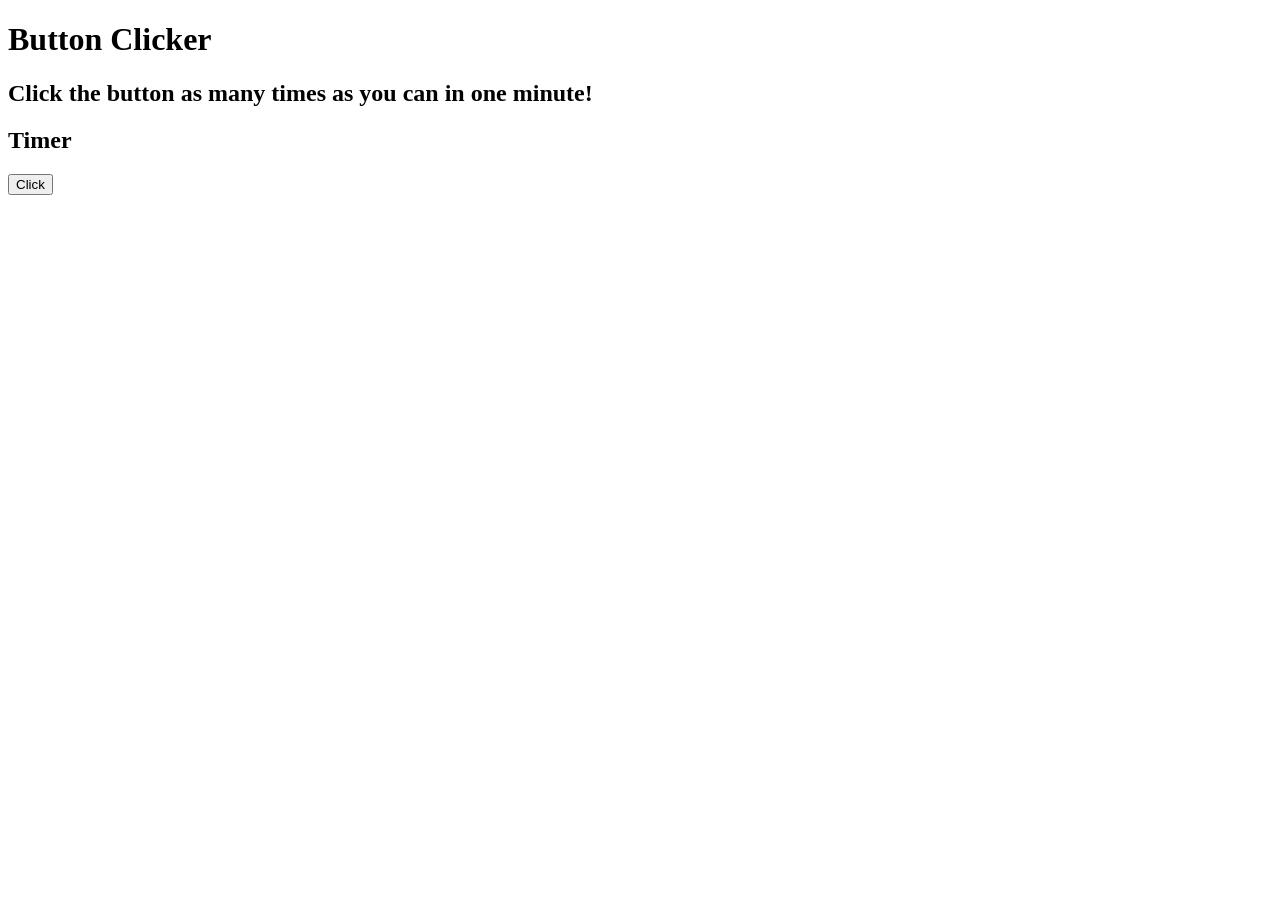
==== index.html @ 4b3e2dda "Created a HTML file and structure" ====
<!DOCTYPE html>
<html>
    <head>
        <link rel="stylesheet" href="style.css">
        <title>Button Clicker</title>
    </head>
    <body>
        <div>
            <h1>Button Clicker</h1>
            <h2>Click the button as many times
                as you can in one minute!
            </h2>
        </div>
        <div>
            <h2>Timer</h2>
            <h2 id="timer"></h2>
        </div>
        <div>
            <button>Click</button>
        </div>
    </body>
</html>
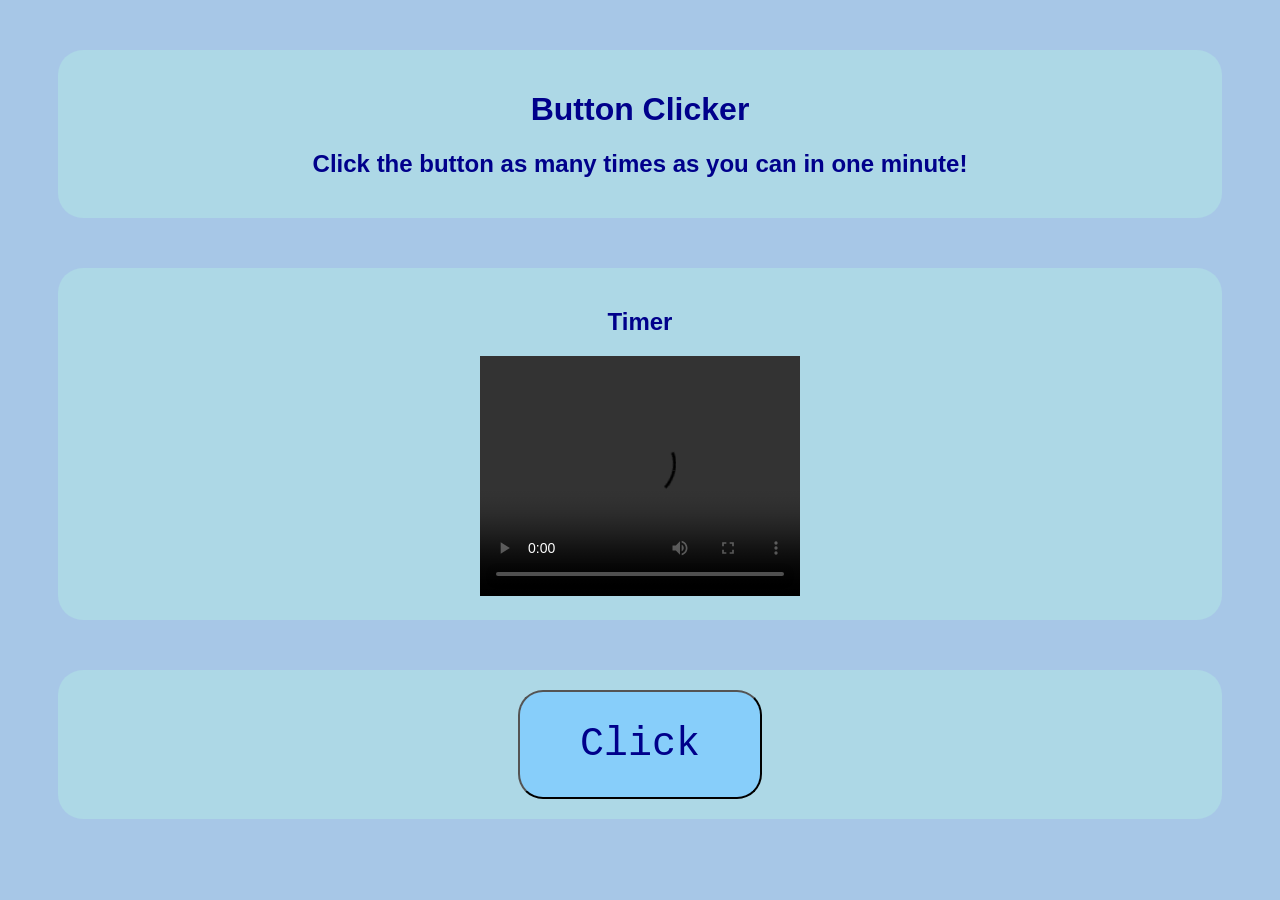
==== commit 5fdac346: "Added a lot of baseline css and video structure for countdown" ====
--- a/index.html
+++ b/index.html
@@ -5,7 +5,7 @@
         <title>Button Clicker</title>
     </head>
     <body>
-        <div>
+        <div id="top">
             <h1>Button Clicker</h1>
             <h2>Click the button as many times
                 as you can in one minute!
@@ -13,7 +13,10 @@
         </div>
         <div>
             <h2>Timer</h2>
-            <h2 id="timer"></h2>
+            <video width="320" height="240" controls>
+                <source src="movie.mp4" type="video/mp4">
+                Your browser does not support the video type.
+            </video>
         </div>
         <div>
             <button>Click</button>
--- a/style.css
+++ b/style.css
@@ -0,0 +1,28 @@
+body {
+    text-align: center;
+    color: darkblue;
+    background-color: #A7C7E7;
+    font-family:'Segoe UI', Tahoma, Geneva, Verdana, sans-serif;
+}
+
+div {
+    background-color: lightblue;
+    border-radius: 25px;
+    margin: 50px;
+    height: 150 px auto;
+    padding: 20px;
+}
+
+button {
+    background-color: lightskyblue;
+    color: darkblue;
+    border-radius: 25px;
+    font-size: 2.5rem;
+    padding: 30px 60px;
+    font-family: 'Courier New', Courier, monospace;
+}
+
+button:hover {
+    background-color: darkblue;
+    color: white;
+}
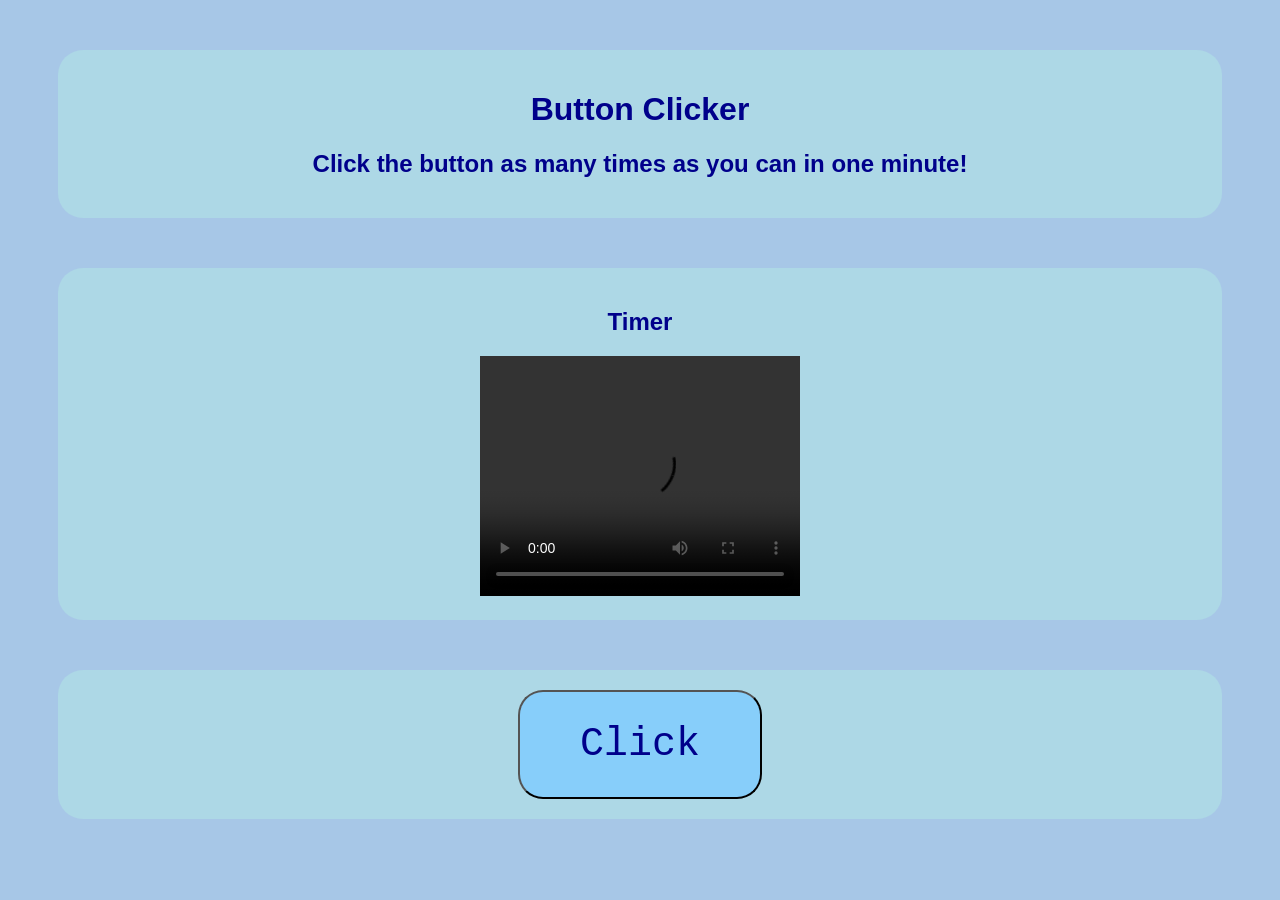
==== commit 1dc8d1ce: "Added video!" ====
--- a/index.html
+++ b/index.html
@@ -14,7 +14,7 @@
         <div>
             <h2>Timer</h2>
             <video width="320" height="240" controls>
-                <source src="movie.mp4" type="video/mp4">
+                <source src="Countdown.mp4.mp4" type="video/mp4">
                 Your browser does not support the video type.
             </video>
         </div>
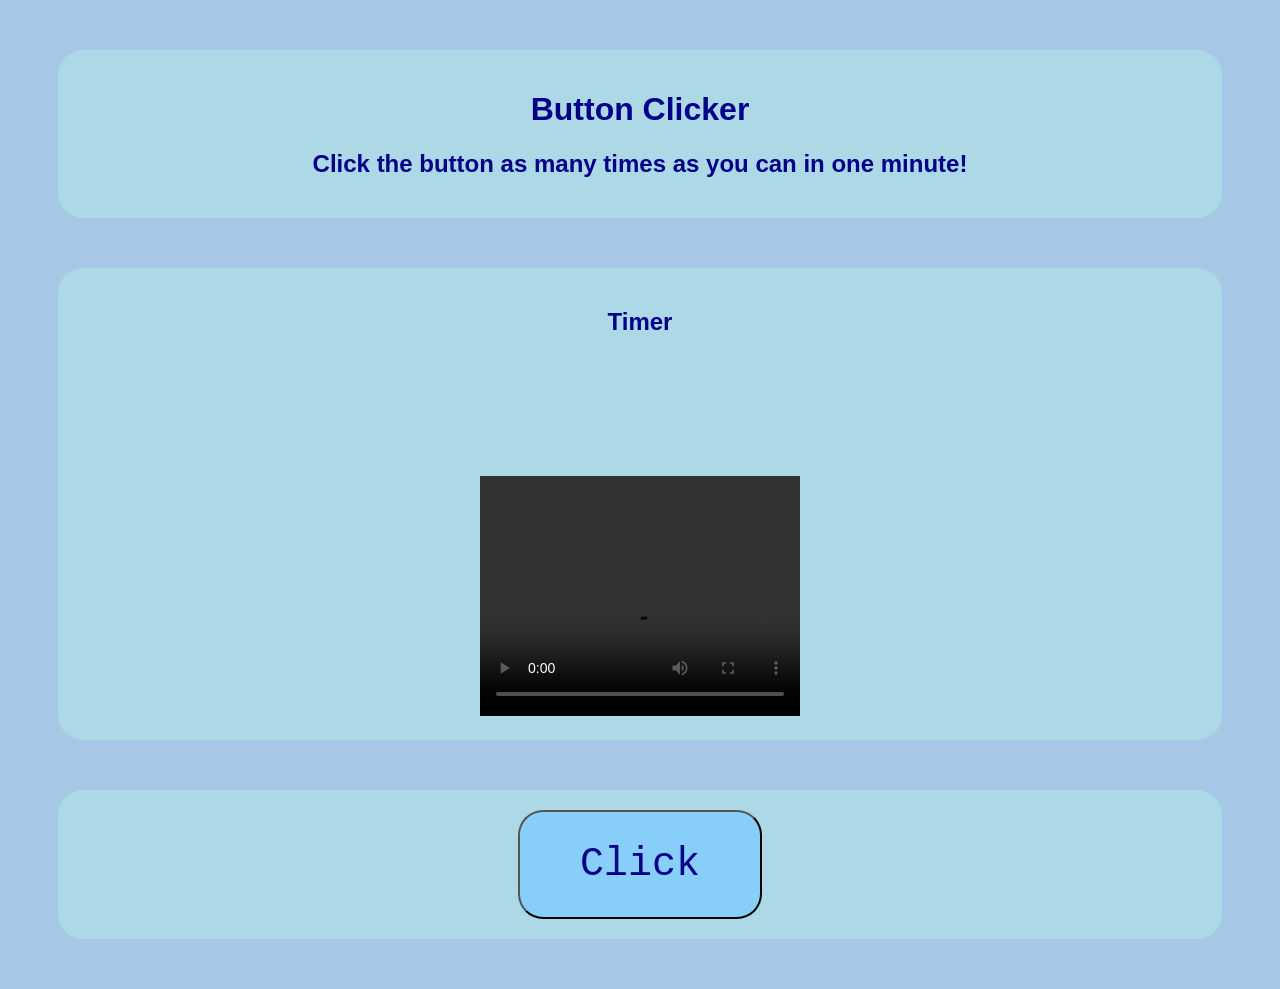
==== commit 54a77d33: "created js file and began to upgrade timer" ====
--- a/index.html
+++ b/index.html
@@ -13,6 +13,7 @@
         </div>
         <div>
             <h2>Timer</h2>
+            <div id="timer"></div>
             <video width="320" height="240" controls>
                 <source src="Countdown.mp4.mp4" type="video/mp4">
                 Your browser does not support the video type.
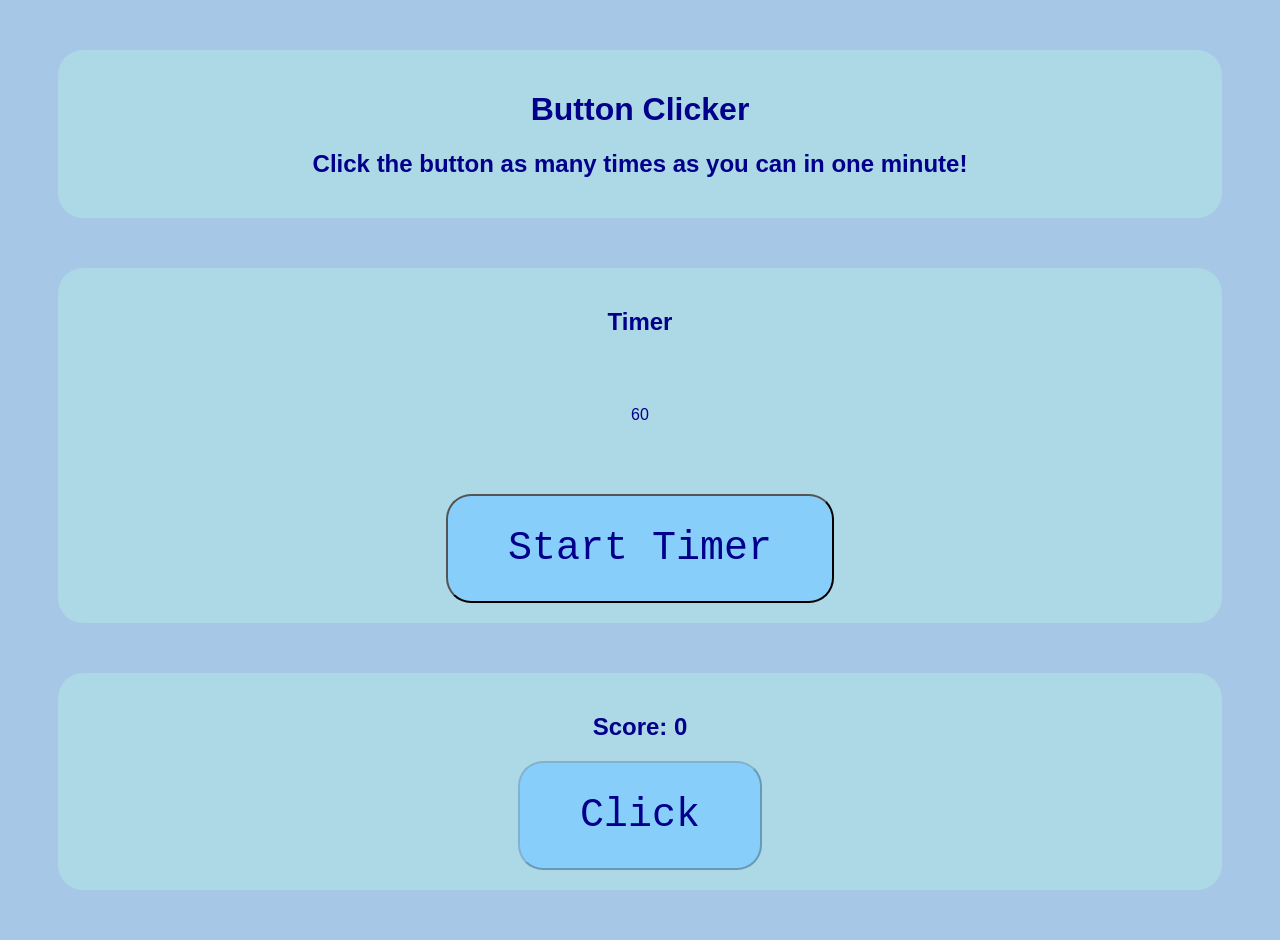
==== commit 0c608d77: "Made HTML connect to JavaScript and got the timer and clicks working :)" ====
--- a/index.html
+++ b/index.html
@@ -13,14 +13,17 @@
         </div>
         <div>
             <h2>Timer</h2>
-            <div id="timer"></div>
-            <video width="320" height="240" controls>
+            <div id="timer">60</div>
+            <!--<video width="320" height="240" controls>
                 <source src="Countdown.mp4.mp4" type="video/mp4">
                 Your browser does not support the video type.
-            </video>
+            </video>-->
+            <button id="startTimer">Start Timer</button>
         </div>
         <div>
-            <button>Click</button>
+            <h2>Score: <span id="score">0</span></h2>
+            <button id="click" disabled>Click</button>
         </div>
+        <script src="script.js"></script>
     </body>
 </html>
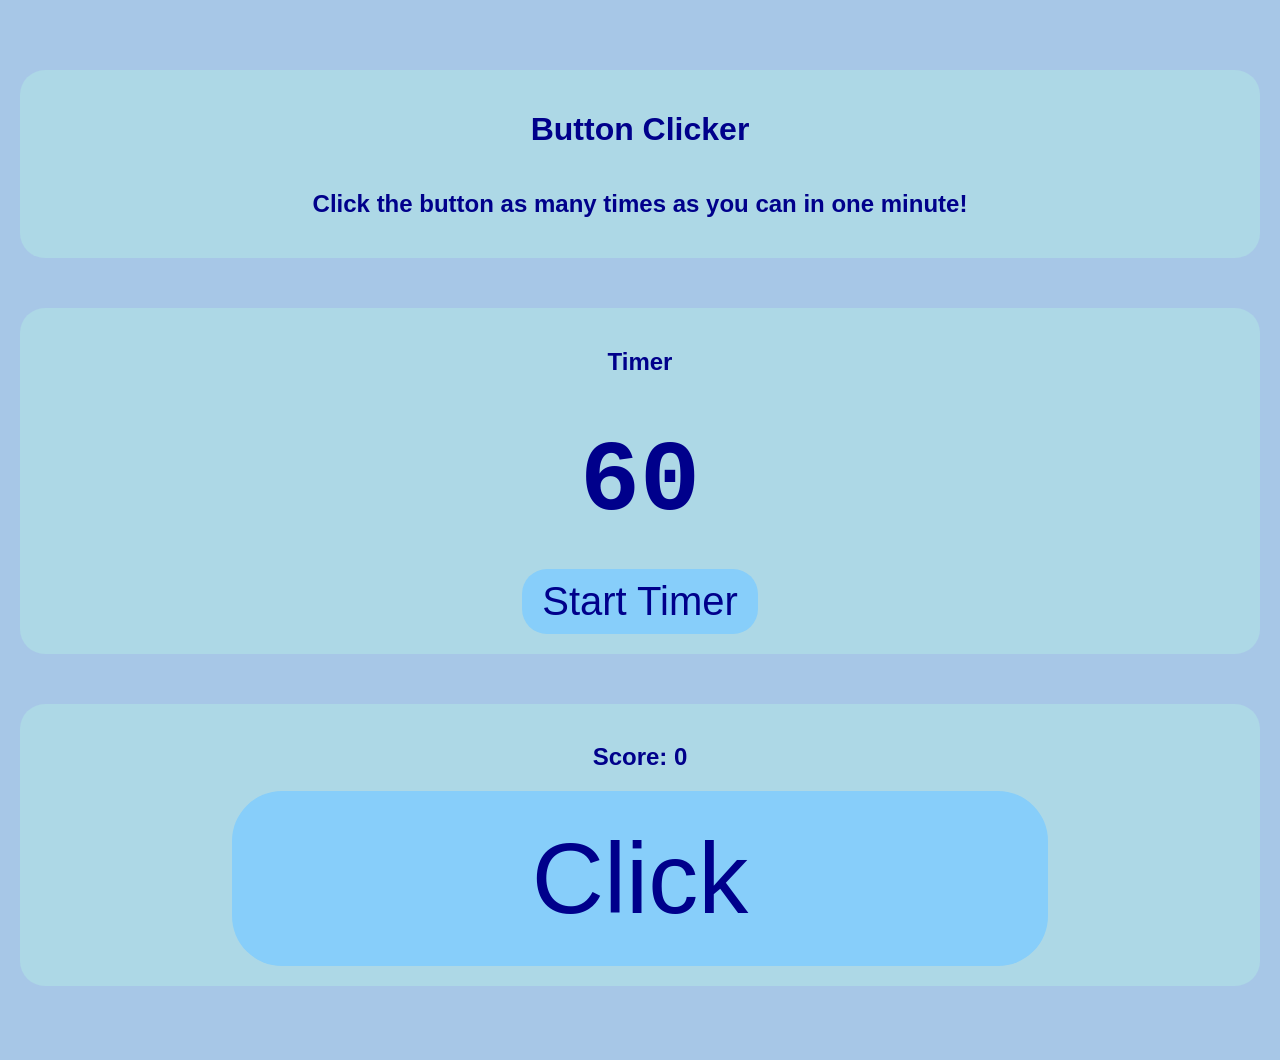
==== commit c5c09fcd: "Added score and result for people to be able to beat the game. I also adjusted text sizing to improv" ====
--- a/index.html
+++ b/index.html
@@ -12,17 +12,21 @@
             </h2>
         </div>
         <div>
-            <h2>Timer</h2>
-            <div id="timer">60</div>
+            <h2 class="heading">Timer</h2>
+            <h3 id="timer">60</h3>
             <!--<video width="320" height="240" controls>
                 <source src="Countdown.mp4.mp4" type="video/mp4">
                 Your browser does not support the video type.
             </video>-->
-            <button id="startTimer">Start Timer</button>
+            <button class="startTimer" id="startTimer">Start Timer</button>
         </div>
         <div>
-            <h2>Score: <span id="score">0</span></h2>
-            <button id="click" disabled>Click</button>
+            <h2 class="score">Score: <span id="score">0</span></h2>
+            <button class="click" id="click" disabled>Click</button>
+            <div id="resultDiv" class="hidden">
+                <h2>Result</h2>
+                <h4 id="result"></h4>
+            </div>
         </div>
         <script src="script.js"></script>
     </body>
--- a/style.css
+++ b/style.css
@@ -1,28 +1,70 @@
-body {
-    text-align: center;
-    color: darkblue;
-    background-color: #A7C7E7;
-    font-family:'Segoe UI', Tahoma, Geneva, Verdana, sans-serif;
+body { 
+  margin: 0;
+  padding: 20px;
+  color: darkblue; 
+  background-color: #A7C7E7; 
+  font-family: 'Segoe UI', Tahoma, Geneva, Verdana, sans-serif; 
+} 
+
+div { 
+  margin: 50px auto; 
+  text-align: center; 
+  display: flex;
+  flex-direction: column;
+  align-items: center; 
+  background-color: lightblue; 
+  border-radius: 25px; 
+  padding: 20px; 
+} 
+
+button { 
+  background-color: lightskyblue; 
+  color: darkblue; 
+  border-radius: 25px; 
+  font-size: 2.5rem; 
+  padding: 30px 60px; 
+  font-family: Tahoma, sans-serif; 
+  border: none;
+  cursor: pointer;
+} 
+
+button:hover { 
+  background-color: darkblue; 
+  color: white; 
+} 
+
+.startTimer { 
+  padding: 10px 20px; 
+} 
+
+h3 { 
+  font-size: 100px; 
+  margin: 30px 0; 
+  font-family: monospace; 
+} 
+
+
+.click {
+  font-size: 100px;
+  padding: 30px 300px;
+  border-radius: 50px;
 }
 
-div {
-    background-color: lightblue;
-    border-radius: 25px;
-    margin: 50px;
-    height: 150 px auto;
-    padding: 20px;
+.heading {
+  font: 35px;
 }
 
-button {
-    background-color: lightskyblue;
-    color: darkblue;
-    border-radius: 25px;
-    font-size: 2.5rem;
-    padding: 30px 60px;
-    font-family: 'Courier New', Courier, monospace;
+.hidden {
+  display: none;
 }
 
-button:hover {
-    background-color: darkblue;
-    color: white;
-}+.result {
+  display: block;
+  padding: 30px 100px;
+  background-color: rgb(0, 213, 255);
+}
+
+h4 {
+  font-size: 50px;
+}
+
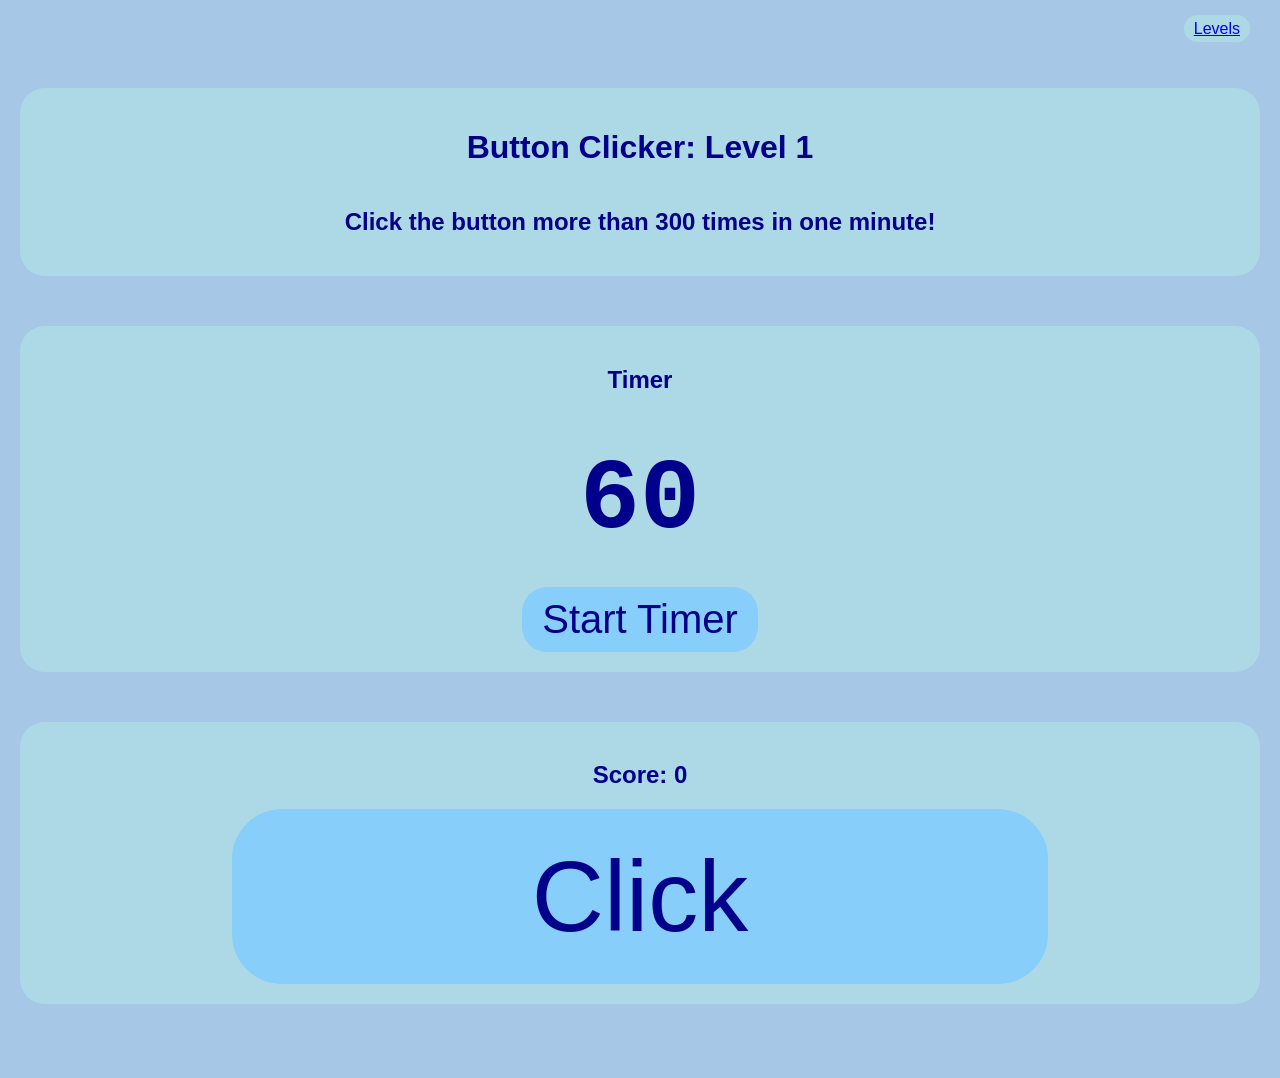
==== commit dd7b0900: "started navbar to navigate levels" ====
--- a/index.html
+++ b/index.html
@@ -2,13 +2,15 @@
 <html>
     <head>
         <link rel="stylesheet" href="style.css">
-        <title>Button Clicker</title>
+        <title>Button Clicker: Level 1</title>
     </head>
     <body>
+        <header>
+            <a href="levels.html" class="nav">Levels</a>
+        </header>
         <div id="top">
-            <h1>Button Clicker</h1>
-            <h2>Click the button as many times
-                as you can in one minute!
+            <h1>Button Clicker: Level 1</h1>
+            <h2>Click the button more than 300 times in one minute!
             </h2>
         </div>
         <div>
--- a/style.css
+++ b/style.css
@@ -68,3 +68,16 @@
   font-size: 50px;
 }
 
+header {
+  vertical-align: top;
+  width: 100%;
+  text-align: right;
+  align-items: right;
+}
+
+.nav {
+  background-color: lightblue;
+  border-radius: 15px;
+  padding: 5px 10px;
+  margin: 10px;
+}
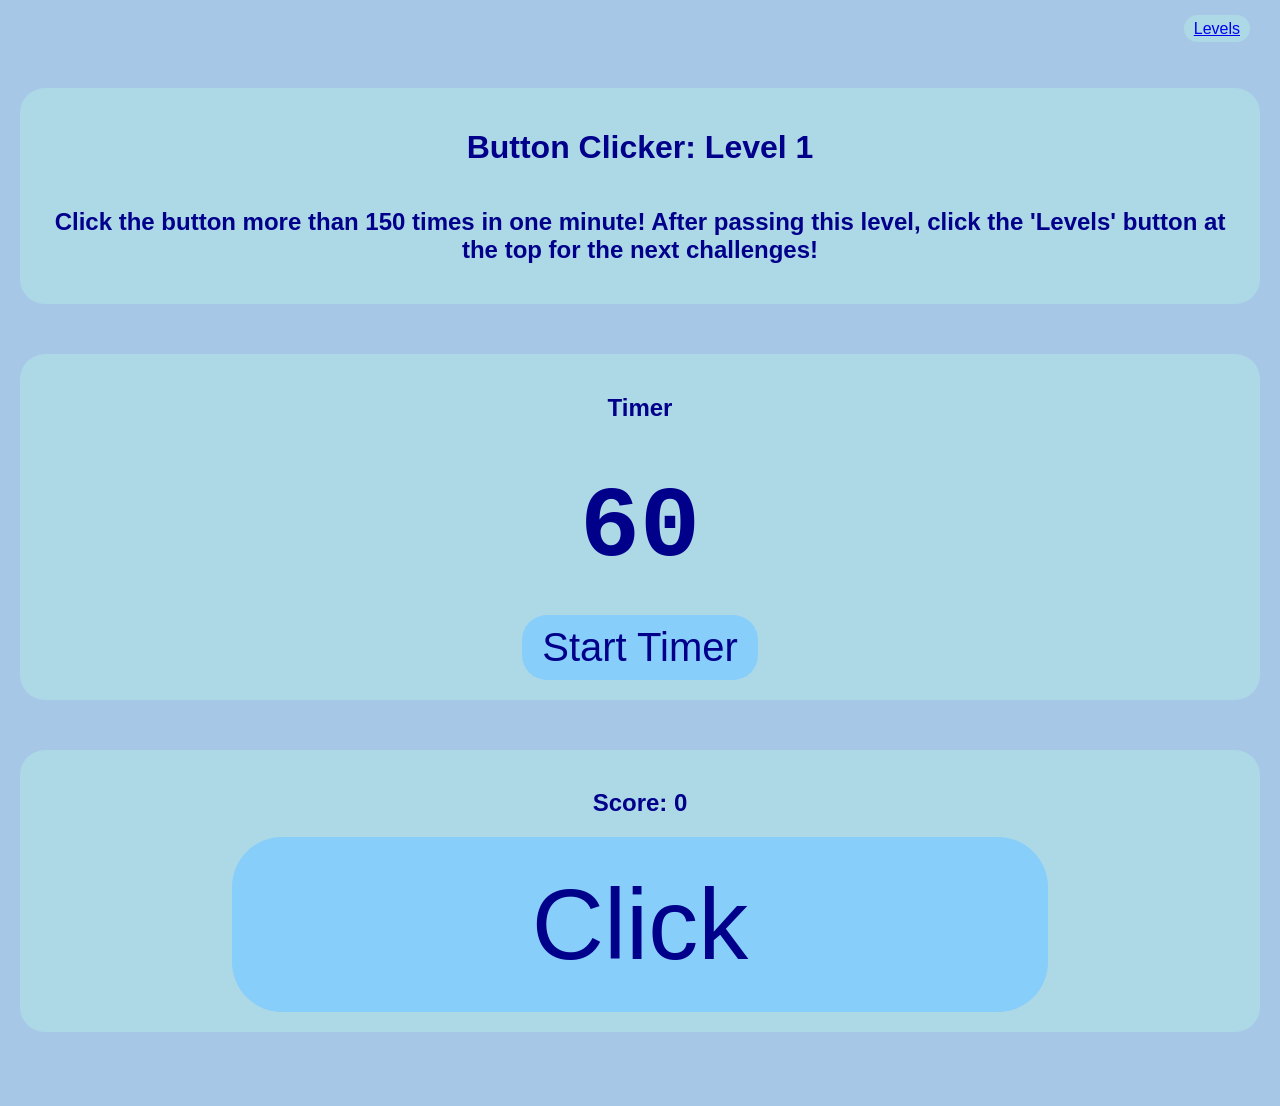
==== commit ec75e9a7: "Added more levels!" ====
--- a/index.html
+++ b/index.html
@@ -10,7 +10,9 @@
         </header>
         <div id="top">
             <h1>Button Clicker: Level 1</h1>
-            <h2>Click the button more than 300 times in one minute!
+            <h2>Click the button more than 150 times in one minute!
+                After passing this level, click the 'Levels'
+                button at the top for the next challenges!
             </h2>
         </div>
         <div>
